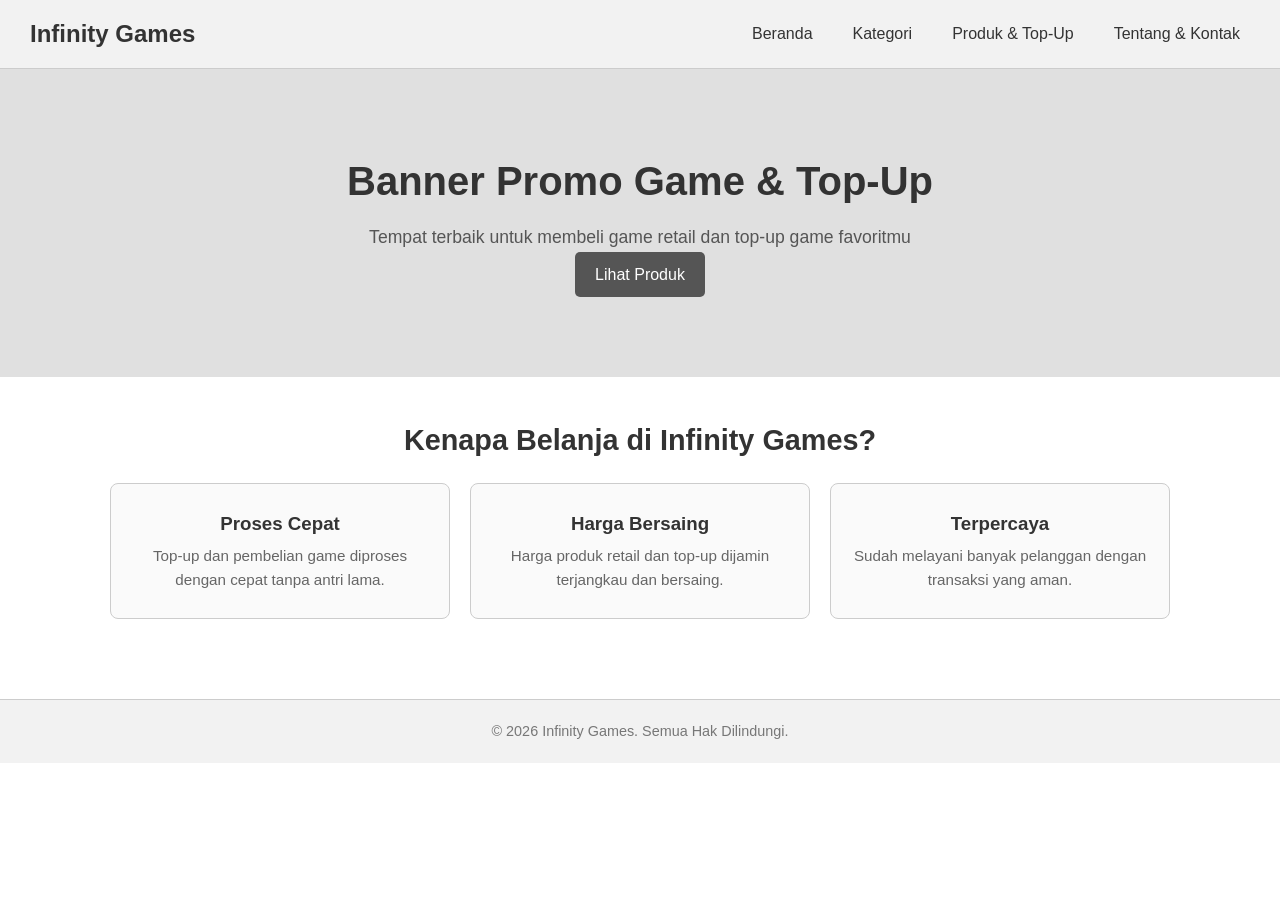
==== index.html @ 9eaf87ca "Add files via upload" ====
<!DOCTYPE html>
<html lang="id">
<head>
  <meta charset="UTF-8">
  <meta name="viewport" content="width=device-width, initial-scale=1.0">
  <title>Infinity Games - Beranda</title>
  <!-- Menghubungkan file CSS eksternal -->
  <link rel="stylesheet" href="style.css">
</head>
<body>

  <!-- ===================================================== -->
  <!-- NAVBAR / MENU NAVIGASI -->
  <!-- Sama untuk semua halaman, hanya class "active" yang berbeda -->
  <!-- ===================================================== -->
  <nav class="navbar">
    <a href="index.html" class="logo">Infinity Games</a>
    <ul class="nav-menu">
      <li><a href="index.html">Beranda</a></li>
      <li><a href="kategori.html">Kategori</a></li>
      <li><a href="produk.html">Produk & Top-Up</a></li>
      <li><a href="about.html">Tentang & Kontak</a></li>
    </ul>
  </nav>

  <!-- ===================================================== -->
  <!-- HERO / BANNER UTAMA -->
  <!-- Edit teks dan tambahkan gambar/background di sini -->
  <!-- ===================================================== -->
  <section class="hero">
    <h1>Banner Promo Game & Top-Up</h1>
    <p>Tempat terbaik untuk membeli game retail dan top-up game favoritmu</p>
    <!-- Contoh tombol CTA (Call to Action), bisa dihapus/diedit -->
    <a href="produk.html" class="btn">Lihat Produk</a>
  </section>

  <!-- ===================================================== -->
  <!-- RINGKASAN SINGKAT / KEUNGGULAN TOKO -->
  <!-- Edit jumlah card dan isi teks sesuai kebutuhan -->
  <!-- ===================================================== -->
  <section class="container">
    <h2 class="section-title">Kenapa Belanja di Infinity Games?</h2>

    <div class="card-grid">

      <!-- Card Keunggulan 1 -->
      <div class="card">
        <h3>Proses Cepat</h3>
        <p>Top-up dan pembelian game diproses dengan cepat tanpa antri lama.</p>
      </div>

      <!-- Card Keunggulan 2 -->
      <div class="card">
        <h3>Harga Bersaing</h3>
        <p>Harga produk retail dan top-up dijamin terjangkau dan bersaing.</p>
      </div>

      <!-- Card Keunggulan 3 -->
      <div class="card">
        <h3>Terpercaya</h3>
        <p>Sudah melayani banyak pelanggan dengan transaksi yang aman.</p>
      </div>

    </div>
  </section>

  <!-- ===================================================== -->
  <!-- FOOTER -->
  <!-- ===================================================== -->
  <footer class="footer">
    <p>&copy; 2026 Infinity Games. Semua Hak Dilindungi.</p>
  </footer>

</body>
</html>
---- style.css ----
/* =====================================================
   STYLE.CSS - INFINITY GAMES
   File CSS dasar (boilerplate) - minimalis abu-abu/putih
   Silakan edit warna, font, dan layout sesuai kreativitasmu!
   ===================================================== */

/* -----------------------------------------------------
   1. RESET & GLOBAL STYLE
   - Mengatur ulang style default browser
   - Mengatur font dan warna dasar untuk seluruh halaman
   ----------------------------------------------------- */
* {
  margin: 0;
  padding: 0;
  box-sizing: border-box; /* agar padding/border tidak menambah ukuran elemen */
}

body {
  font-family: Arial, Helvetica, sans-serif; /* GANTI font di sini jika perlu */
  color: #333333; /* warna teks utama */
  background-color: #ffffff; /* warna latar belakang halaman */
  line-height: 1.6;
}

/* Membuat gambar otomatis menyesuaikan lebar kontainernya */
img {
  max-width: 100%;
  height: auto;
  display: block;
}

/* -----------------------------------------------------
   2. NAVBAR (Menu Navigasi Atas)
   - Berlaku untuk semua halaman (index, kategori, produk, about)
   ----------------------------------------------------- */
.navbar {
  display: flex;
  justify-content: space-between; /* logo di kiri, menu di kanan */
  align-items: center;
  background-color: #f2f2f2; /* warna latar navbar */
  padding: 15px 30px;
  border-bottom: 1px solid #cccccc;
}

/* Logo / Nama Toko di Navbar */
.navbar .logo {
  font-size: 1.5rem;
  font-weight: bold;
  color: #333333;
  text-decoration: none;
}

/* Container untuk daftar menu navigasi */
.navbar .nav-menu {
  display: flex;
  list-style: none; /* menghilangkan bullet point */
  gap: 20px; /* jarak antar menu */
}

/* Link pada menu navigasi */
.navbar .nav-menu a {
  text-decoration: none;
  color: #333333;
  font-weight: 500;
  padding: 5px 10px;
}

/* Efek saat menu di-hover (sentuh kursor) */
.navbar .nav-menu a:hover {
  background-color: #dddddd;
  border-radius: 4px;
}

/* -----------------------------------------------------
   3. HERO / BANNER SECTION (Hanya di Homepage)
   - Bagian besar di atas halaman utama
   ----------------------------------------------------- */
.hero {
  background-color: #e0e0e0; /* warna placeholder banner, ganti dengan gambar/gradient */
  text-align: center;
  padding: 80px 20px; /* atur jarak atas-bawah banner */
}

.hero h1 {
  font-size: 2.5rem;
  margin-bottom: 10px;
}

.hero p {
  font-size: 1.1rem;
  color: #555555;
}

/* -----------------------------------------------------
   4. CONTAINER UMUM
   - Pembungkus konten agar tidak terlalu lebar dan terpusat
   ----------------------------------------------------- */
.container {
  max-width: 1100px;
  margin: 0 auto; /* membuat container terpusat di tengah */
  padding: 40px 20px;
}

/* Judul section (misal: "Kenapa Belanja di Sini?") */
.section-title {
  font-size: 1.8rem;
  margin-bottom: 20px;
  text-align: center;
}

/* -----------------------------------------------------
   5. KARTU / CARD (Digunakan di Kategori & Produk)
   - Struktur kotak untuk menampilkan item
   ----------------------------------------------------- */

/* Grid layout untuk menampung beberapa card sejajar */
.card-grid {
  display: grid;
  grid-template-columns: repeat(auto-fit, minmax(220px, 1fr)); /* responsif otomatis */
  gap: 20px; /* jarak antar card */
  margin-top: 20px;
}

/* Tampilan satu kartu/card */
.card {
  border: 1px solid #cccccc;
  border-radius: 8px;
  padding: 15px;
  text-align: center;
  background-color: #fafafa;
}

.card h3 {
  margin: 10px 0 5px 0;
}

.card p {
  font-size: 0.95rem;
  color: #666666;
  margin-bottom: 10px;
}

/* -----------------------------------------------------
   6. KARTU KATEGORI BESAR (Khusus halaman kategori.html)
   - Dua blok besar: Retail Game & Jasa Top-Up
   ----------------------------------------------------- */
.category-grid {
  display: grid;
  grid-template-columns: repeat(auto-fit, minmax(300px, 1fr));
  gap: 30px;
  margin-top: 30px;
}

.category-card {
  border: 1px solid #cccccc;
  border-radius: 10px;
  padding: 30px;
  text-align: center;
  background-color: #f7f7f7;
}

.category-card h2 {
  margin-bottom: 10px;
}

.category-card p {
  color: #666666;
  margin-bottom: 20px;
}

/* -----------------------------------------------------
   7. TOMBOL (Button) UMUM
   - Digunakan untuk tombol "Lihat Produk", "Kirim", dll
   ----------------------------------------------------- */
.btn {
  display: inline-block;
  background-color: #555555; /* warna dasar tombol, ganti sesuai tema */
  color: #ffffff;
  text-decoration: none;
  padding: 10px 20px;
  border-radius: 5px;
  border: none;
  font-size: 1rem;
  cursor: pointer;
}

.btn:hover {
  background-color: #333333; /* warna tombol saat di-hover */
}

/* -----------------------------------------------------
   8. PRODUK / TOP-UP SECTION (Khusus produk.html)
   ----------------------------------------------------- */

/* Pemisah antar bagian (misal antara "Retail Game" dan "Jasa Top-Up") */
.product-section {
  margin-bottom: 50px;
}

/* Daftar pilihan nominal top-up (misal: 50 Diamond, 100 Diamond, dst) */
.topup-options {
  list-style: none;
  margin-top: 10px;
  text-align: left;
  padding-left: 10px;
}

.topup-options li {
  border-bottom: 1px dashed #dddddd;
  padding: 5px 0;
  font-size: 0.9rem;
}

/* -----------------------------------------------------
   9. ABOUT / TENTANG KAMI SECTION (Khusus about.html)
   ----------------------------------------------------- */
.about-section {
  margin-bottom: 40px;
}

.about-section h2 {
  margin-bottom: 10px;
}

/* -----------------------------------------------------
   10. KONTAK SECTION (Khusus about.html)
   ----------------------------------------------------- */
.contact-info {
  margin-bottom: 30px;
}

.contact-info p {
  margin-bottom: 5px;
}

/* Form Kontak */
.contact-form {
  display: flex;
  flex-direction: column; /* susunan form ke bawah (vertikal) */
  max-width: 500px;
  gap: 15px;
}

.contact-form label {
  font-weight: bold;
  margin-bottom: 5px;
  display: block;
}

.contact-form input,
.contact-form textarea {
  width: 100%;
  padding: 10px;
  border: 1px solid #cccccc;
  border-radius: 5px;
  font-family: inherit;
  font-size: 1rem;
}

.contact-form textarea {
  resize: vertical; /* hanya bisa diperbesar/diperkecil secara vertikal */
  min-height: 100px;
}

/* -----------------------------------------------------
   11. FOOTER
   - Tampil di bagian paling bawah semua halaman
   ----------------------------------------------------- */
.footer {
  background-color: #f2f2f2;
  text-align: center;
  padding: 20px;
  margin-top: 40px;
  border-top: 1px solid #cccccc;
  font-size: 0.9rem;
  color: #777777;
}

/* =====================================================
   CATATAN UNTUK EDIT MANUAL:
   - Ganti warna #f2f2f2, #e0e0e0, #555555, dst sesuai tema dark/gaming-mu
   - Ganti font-family di body untuk mengubah seluruh tampilan teks
   - Atur ulang grid-template-columns jika ingin jumlah kolom berbeda
   - Tambahkan animasi/transition sesuai kreativitasmu
   ===================================================== */
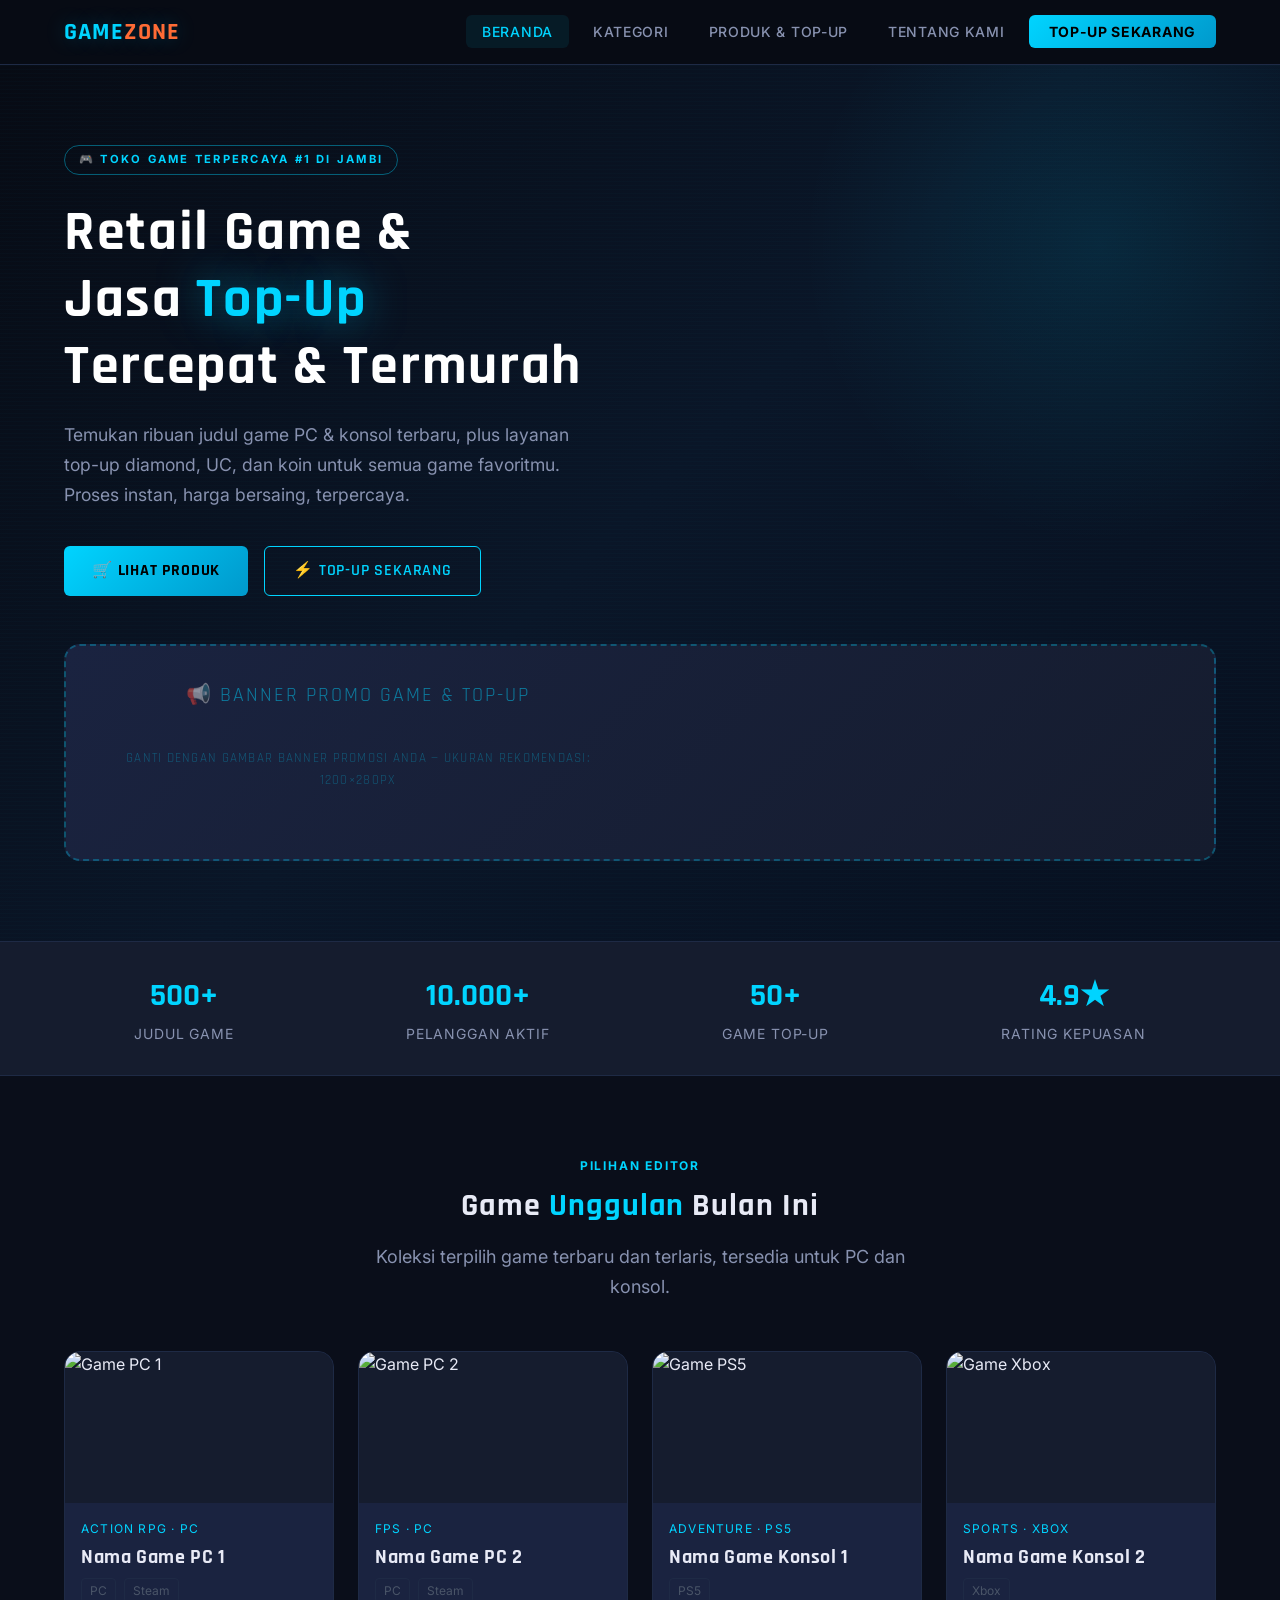
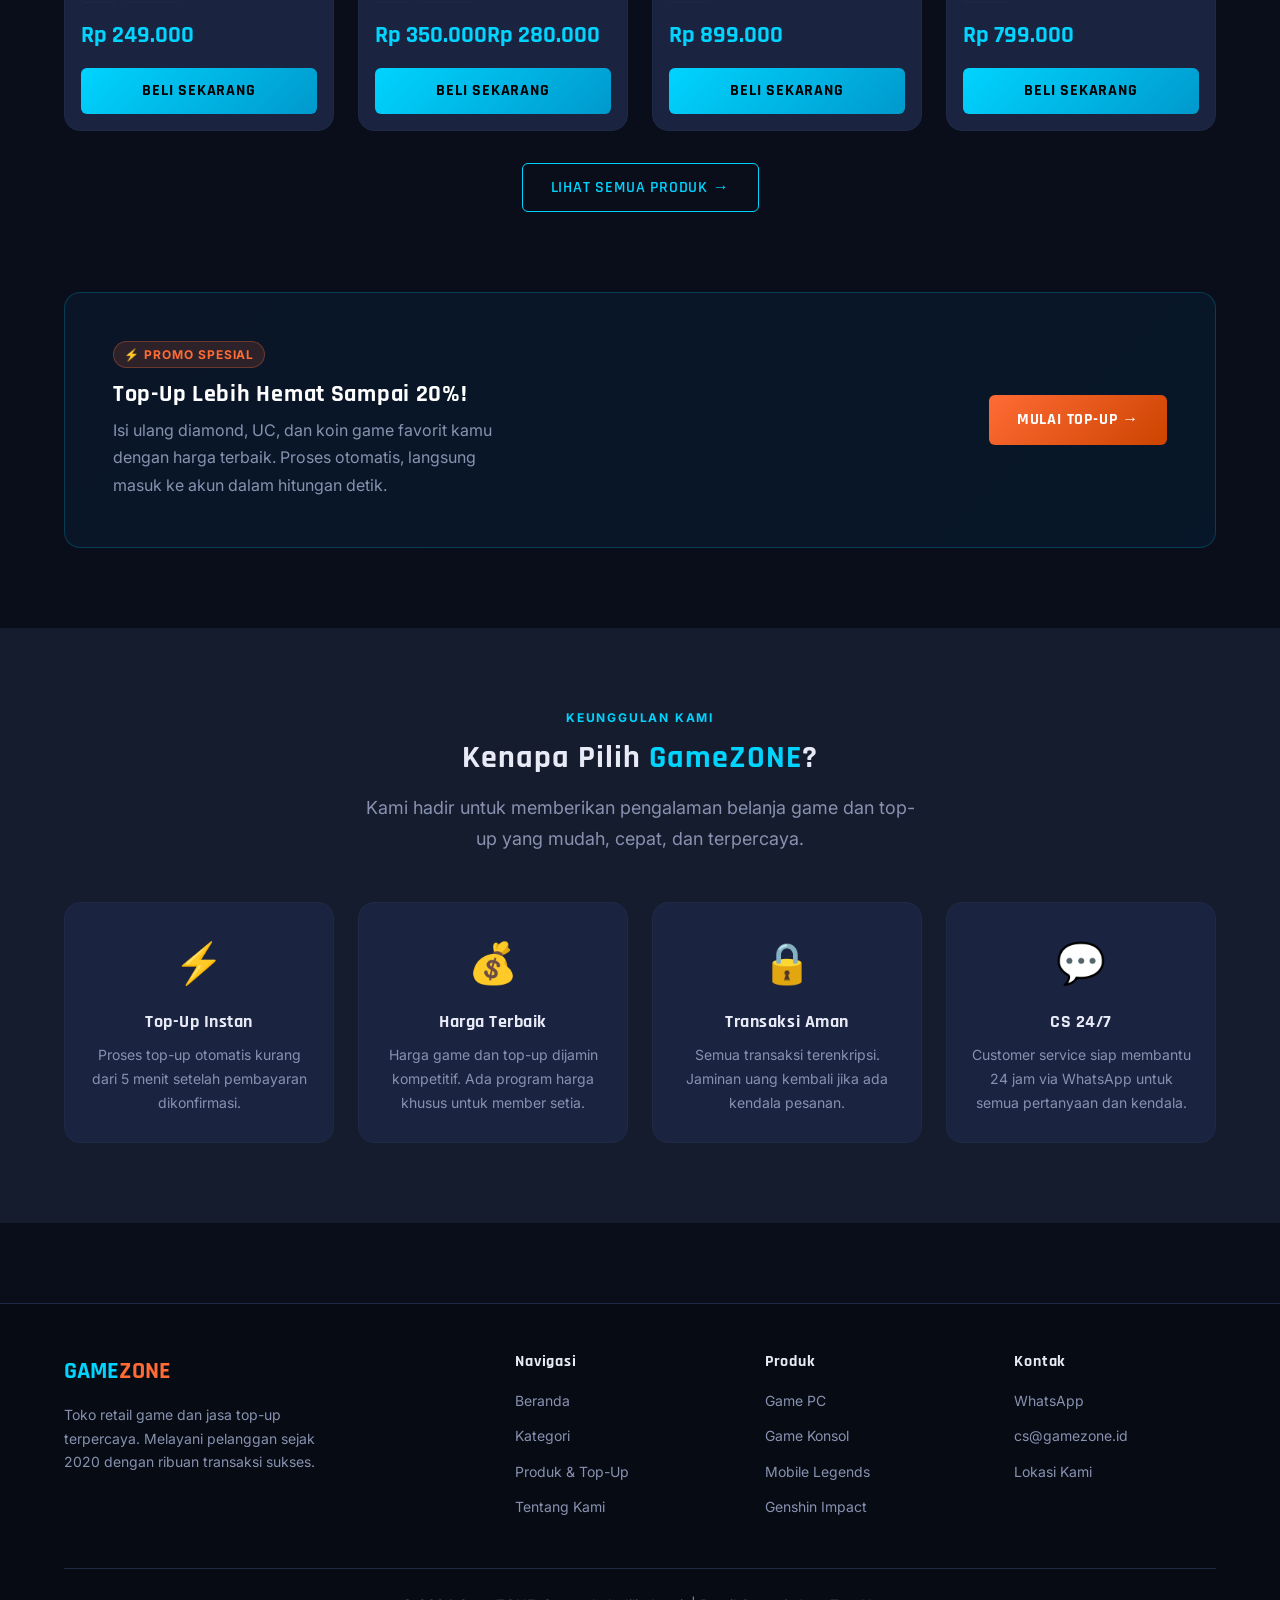
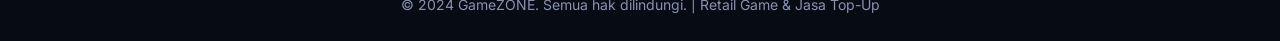
==== commit 34bc5733: "Add files via upload" ====
--- a/index.html
+++ b/index.html
@@ -1,75 +1,641 @@
 <!DOCTYPE html>
 <html lang="id">
 <head>
-  <meta charset="UTF-8">
-  <meta name="viewport" content="width=device-width, initial-scale=1.0">
-  <title>Infinity Games - Beranda</title>
-  <!-- Menghubungkan file CSS eksternal -->
-  <link rel="stylesheet" href="style.css">
+  <!-- ============================================================
+       [HEAD] Meta, Judul Halaman, dan Link ke CSS
+       Ganti isi <title> untuk mengubah nama di tab browser.
+       ============================================================ -->
+  <meta charset="UTF-8" />
+  <meta name="viewport" content="width=device-width, initial-scale=1.0" />
+  <title>GameZONE — Retail Game & Jasa Top-Up</title>
+  <meta name="description" content="Toko game terpercaya: retail game PC, konsol, dan jasa top-up tercepat." />
+  <link rel="stylesheet" href="style.css" />
+
+  <!-- ============================================================
+       [STYLE KHUSUS HALAMAN INI]
+       Style di bawah hanya berlaku untuk index.html.
+       Style global ada di style.css
+       ============================================================ -->
+  <style>
+
+    /* ============================================================
+       [HERO SECTION]
+       Banner utama dengan efek scanline dan gradient overlay.
+       Ubah background-color untuk mengganti warna hero.
+       ============================================================ */
+    .hero {
+      position: relative;
+      min-height: 520px;           /* <-- Ubah tinggi hero */
+      display: flex;
+      align-items: center;
+      background: linear-gradient(135deg, #070b14 0%, #0a1628 50%, #071020 100%);
+      overflow: hidden;
+    }
+
+    /* Efek scanline (garis horizontal tipis di background) */
+    .hero::before {
+      content: '';
+      position: absolute;
+      inset: 0;
+      background-image: repeating-linear-gradient(
+        0deg,
+        transparent,
+        transparent 3px,
+        rgba(0, 212, 255, 0.015) 3px,
+        rgba(0, 212, 255, 0.015) 4px
+      );
+      pointer-events: none;
+    }
+
+    /* Lingkaran cahaya di sudut kanan hero */
+    .hero::after {
+      content: '';
+      position: absolute;
+      right: -120px;
+      top: -120px;
+      width: 600px;
+      height: 600px;
+      background: radial-gradient(circle, rgba(0, 212, 255, 0.1) 0%, transparent 70%);
+      pointer-events: none;
+    }
+
+    .hero .container {
+      position: relative;
+      z-index: 1;
+      padding: 80px 24px;
+    }
+
+    /* Label kecil di atas judul hero */
+    .hero-eyebrow {
+      display: inline-block;
+      font-size: 0.7rem;
+      font-weight: 700;
+      letter-spacing: 0.2em;
+      text-transform: uppercase;
+      color: var(--accent-cyan);
+      border: 1px solid rgba(0, 212, 255, 0.4);
+      padding: 5px 14px;
+      border-radius: 50px;
+      margin-bottom: 24px;
+    }
+
+    /* Judul besar hero */
+    .hero h1 {
+      color: #ffffff;
+      max-width: 680px;
+      margin-bottom: 20px;
+    }
+
+    .hero h1 .highlight {
+      /* Kata yang diberi warna aksen di judul hero */
+      color: var(--accent-cyan);
+      text-shadow: 0 0 40px rgba(0, 212, 255, 0.5);
+    }
+
+    .hero p {
+      max-width: 520px;
+      font-size: 1.1rem;
+      color: var(--text-muted);
+      margin-bottom: 36px;
+    }
+
+    /* Wrapper dua tombol di hero */
+    .hero-cta {
+      display: flex;
+      gap: 16px;
+      flex-wrap: wrap;
+    }
+
+    /* Kotak placeholder "Banner Promo Game & Top-Up" */
+    .banner-placeholder {
+      background: linear-gradient(135deg, var(--bg-card), var(--bg-secondary));
+      border: 2px dashed rgba(0, 212, 255, 0.3);
+      border-radius: var(--radius-lg);
+      padding: 32px;
+      text-align: center;
+      margin: 48px 0 0;
+    }
+
+    .banner-placeholder p {
+      font-family: 'Rajdhani', sans-serif;
+      font-size: var(--fs-xl);
+      color: rgba(0, 212, 255, 0.5);
+      letter-spacing: 0.1em;
+      text-transform: uppercase;
+    }
+
+    /* ============================================================
+       [STATS BAR]
+       Bar angka statistik di bawah hero.
+       ============================================================ */
+    .stats-bar {
+      background-color: var(--bg-secondary);
+      border-top: 1px solid var(--border-color);
+      border-bottom: 1px solid var(--border-color);
+      padding: 28px 0;
+    }
+
+    .stats-bar .container {
+      display: flex;
+      justify-content: space-around;
+      gap: 32px;
+      flex-wrap: wrap;
+    }
+
+    .stat-item {
+      text-align: center;
+    }
+
+    .stat-item .stat-number {
+      font-family: 'Rajdhani', sans-serif;
+      font-size: var(--fs-3xl);
+      font-weight: 700;
+      color: var(--accent-cyan);
+      display: block;
+    }
+
+    .stat-item .stat-label {
+      font-size: var(--fs-sm);
+      color: var(--text-muted);
+      text-transform: uppercase;
+      letter-spacing: 0.06em;
+    }
+
+    /* ============================================================
+       [GAME UNGGULAN / FEATURED GAMES]
+       Kartu game yang ditampilkan di homepage.
+       ============================================================ */
+    .featured-section {
+      background-color: var(--bg-primary);
+    }
+
+    /* Override warna background kartu featured */
+    .featured-card {
+      background-color: var(--bg-card);
+      border: 1px solid var(--border-color);
+      border-radius: var(--radius-lg);
+      overflow: hidden;
+      transition: var(--transition);
+      cursor: pointer;
+    }
+
+    .featured-card:hover {
+      transform: translateY(-6px);
+      border-color: rgba(0, 212, 255, 0.4);
+      box-shadow: 0 12px 40px rgba(0, 212, 255, 0.12);
+    }
+
+    .featured-card img {
+      width: 100%;
+      aspect-ratio: 16/9;
+      object-fit: cover;
+      background: var(--bg-secondary);
+    }
+
+    .featured-card .card-body {
+      padding: 16px;
+    }
+
+    .featured-card .card-genre {
+      /* Label genre game kecil */
+      font-size: var(--fs-xs);
+      text-transform: uppercase;
+      letter-spacing: 0.1em;
+      color: var(--accent-cyan);
+      margin-bottom: 6px;
+    }
+
+    .featured-card .card-title {
+      font-family: 'Rajdhani', sans-serif;
+      font-size: var(--fs-xl);
+      font-weight: 700;
+      color: var(--text-primary);
+      margin-bottom: 8px;
+    }
+
+    .featured-card .card-price {
+      font-family: 'Rajdhani', sans-serif;
+      font-size: var(--fs-2xl);
+      color: var(--accent-cyan);
+      font-weight: 700;
+      margin-bottom: 12px;
+    }
+
+    .featured-card .card-platform {
+      /* Tag platform: PC, PS5, Xbox dll */
+      display: inline-block;
+      font-size: var(--fs-xs);
+      color: var(--text-dark);
+      border: 1px solid var(--border-color);
+      padding: 2px 8px;
+      border-radius: 4px;
+      margin-right: 4px;
+    }
+
+    /* ============================================================
+       [KEUNGGULAN / WHY US SECTION]
+       4 kotak "kenapa belanja di sini".
+       ============================================================ */
+    .why-section {
+      background-color: var(--bg-secondary);
+    }
+
+    .why-grid {
+      display: grid;
+      grid-template-columns: repeat(4, 1fr);  /* <-- Ubah jumlah kolom */
+      gap: 24px;
+    }
+
+    .why-card {
+      background-color: var(--bg-card);
+      border: 1px solid var(--border-color);
+      border-radius: var(--radius-lg);
+      padding: 28px 24px;
+      text-align: center;
+      transition: var(--transition);
+    }
+
+    .why-card:hover {
+      border-color: rgba(0, 212, 255, 0.3);
+      transform: translateY(-4px);
+    }
+
+    .why-card .why-icon {
+      /* Kotak ikon di atas teks keunggulan */
+      font-size: 2.5rem;              /* <-- Ukuran emoji/ikon */
+      margin-bottom: 16px;
+      display: block;
+    }
+
+    .why-card h4 {
+      color: var(--text-primary);
+      margin-bottom: 10px;
+      font-size: var(--fs-lg);
+    }
+
+    .why-card p {
+      font-size: var(--fs-sm);
+    }
+
+    /* ============================================================
+       [TOP-UP PROMO BANNER]
+       Banner promosi top-up dengan background cerah.
+       ============================================================ */
+    .topup-promo {
+      background: linear-gradient(135deg, #0a1628, #071628);
+      border: 1px solid rgba(0, 212, 255, 0.2);
+      border-radius: var(--radius-lg);
+      padding: 48px;
+      display: flex;
+      align-items: center;
+      justify-content: space-between;
+      gap: 32px;
+      flex-wrap: wrap;
+      margin: 0 0 80px;
+    }
+
+    .topup-promo .promo-text h3 {
+      color: #fff;
+      margin-bottom: 8px;
+    }
+
+    .topup-promo .promo-text p {
+      max-width: 400px;
+    }
+
+    @media (max-width: 768px) {
+      .why-grid { grid-template-columns: repeat(2, 1fr); }
+      .topup-promo { padding: 32px 24px; flex-direction: column; }
+    }
+
+    @media (max-width: 480px) {
+      .why-grid { grid-template-columns: 1fr; }
+    }
+  </style>
 </head>
 <body>
 
-  <!-- ===================================================== -->
-  <!-- NAVBAR / MENU NAVIGASI -->
-  <!-- Sama untuk semua halaman, hanya class "active" yang berbeda -->
-  <!-- ===================================================== -->
+  <!-- ============================================================
+       [NAVBAR] Navigasi atas yang tampil di semua halaman.
+       Untuk mengubah menu, edit teks dan href di <a> di bawah.
+       ============================================================ -->
   <nav class="navbar">
-    <a href="index.html" class="logo">Infinity Games</a>
-    <ul class="nav-menu">
-      <li><a href="index.html">Beranda</a></li>
-      <li><a href="kategori.html">Kategori</a></li>
-      <li><a href="produk.html">Produk & Top-Up</a></li>
-      <li><a href="about.html">Tentang & Kontak</a></li>
-    </ul>
+    <div class="container">
+
+      <!-- LOGO: Ubah teks "GAME" dan "ZONE" di sini -->
+      <a href="index.html" class="navbar-logo">GAME<span>ZONE</span></a>
+
+      <!-- MENU NAVIGASI: Tambah/hapus <li> untuk menu baru -->
+      <ul class="navbar-menu">
+        <li><a href="index.html" class="active">Beranda</a></li>
+        <li><a href="kategori.html">Kategori</a></li>
+        <li><a href="produk.html">Produk & Top-Up</a></li>
+        <li><a href="about.html">Tentang Kami</a></li>
+        <!-- Tombol CTA di ujung kanan navbar -->
+        <li><a href="produk.html" class="navbar-cta">Top-Up Sekarang</a></li>
+      </ul>
+
+    </div>
   </nav>
-
-  <!-- ===================================================== -->
-  <!-- HERO / BANNER UTAMA -->
-  <!-- Edit teks dan tambahkan gambar/background di sini -->
-  <!-- ===================================================== -->
+  <!-- [/NAVBAR] -->
+
+
+  <!-- ============================================================
+       [HERO SECTION] Banner utama halaman beranda.
+       Ubah teks judul, paragraf, dan teks tombol di sini.
+       ============================================================ -->
   <section class="hero">
-    <h1>Banner Promo Game & Top-Up</h1>
-    <p>Tempat terbaik untuk membeli game retail dan top-up game favoritmu</p>
-    <!-- Contoh tombol CTA (Call to Action), bisa dihapus/diedit -->
-    <a href="produk.html" class="btn">Lihat Produk</a>
-  </section>
-
-  <!-- ===================================================== -->
-  <!-- RINGKASAN SINGKAT / KEUNGGULAN TOKO -->
-  <!-- Edit jumlah card dan isi teks sesuai kebutuhan -->
-  <!-- ===================================================== -->
-  <section class="container">
-    <h2 class="section-title">Kenapa Belanja di Infinity Games?</h2>
-
-    <div class="card-grid">
-
-      <!-- Card Keunggulan 1 -->
-      <div class="card">
-        <h3>Proses Cepat</h3>
-        <p>Top-up dan pembelian game diproses dengan cepat tanpa antri lama.</p>
-      </div>
-
-      <!-- Card Keunggulan 2 -->
-      <div class="card">
-        <h3>Harga Bersaing</h3>
-        <p>Harga produk retail dan top-up dijamin terjangkau dan bersaing.</p>
-      </div>
-
-      <!-- Card Keunggulan 3 -->
-      <div class="card">
-        <h3>Terpercaya</h3>
-        <p>Sudah melayani banyak pelanggan dengan transaksi yang aman.</p>
-      </div>
+    <div class="container">
+
+      <!-- Label kecil di atas judul -->
+      <span class="hero-eyebrow">🎮 Toko Game Terpercaya #1 di Jambi</span>
+
+      <!-- JUDUL UTAMA HERO: Ubah teks di sini -->
+      <h1>
+        Retail Game &<br>
+        Jasa <span class="highlight">Top-Up</span><br>
+        Tercepat & Termurah
+      </h1>
+
+      <!-- DESKRIPSI HERO: Ubah teks di sini -->
+      <p>
+        Temukan ribuan judul game PC & konsol terbaru, plus layanan
+        top-up diamond, UC, dan koin untuk semua game favoritmu.
+        Proses instan, harga bersaing, terpercaya.
+      </p>
+
+      <!-- TOMBOL CTA: Ubah teks dan href sesuai kebutuhan -->
+      <div class="hero-cta">
+        <a href="produk.html" class="btn-primary">🛒 Lihat Produk</a>
+        <a href="produk.html" class="btn-secondary">⚡ Top-Up Sekarang</a>
+      </div>
+
+      <!-- ============================================================
+           PLACEHOLDER BANNER PROMO
+           Ganti bagian ini dengan gambar banner asli Anda:
+           <img src="img/banner-promo.jpg" alt="Banner Promo" />
+           ============================================================ -->
+      <div class="banner-placeholder">
+        <p>📢 Banner Promo Game & Top-Up</p>
+        <p style="font-size:0.8rem; margin-top:8px; color: rgba(0,212,255,0.3);">
+          Ganti dengan gambar banner promosi Anda — ukuran rekomendasi: 1200×280px
+        </p>
+      </div>
+      <!-- [/PLACEHOLDER BANNER PROMO] -->
 
     </div>
   </section>
-
-  <!-- ===================================================== -->
-  <!-- FOOTER -->
-  <!-- ===================================================== -->
+  <!-- [/HERO SECTION] -->
+
+
+  <!-- ============================================================
+       [STATS BAR] Angka statistik toko (ubah angka di sini).
+       ============================================================ -->
+  <div class="stats-bar">
+    <div class="container">
+
+      <!-- STAT 1: Jumlah produk -->
+      <div class="stat-item">
+        <span class="stat-number">500+</span>
+        <span class="stat-label">Judul Game</span>
+      </div>
+
+      <!-- STAT 2: Jumlah pelanggan -->
+      <div class="stat-item">
+        <span class="stat-number">10.000+</span>
+        <span class="stat-label">Pelanggan Aktif</span>
+      </div>
+
+      <!-- STAT 3: Game top-up didukung -->
+      <div class="stat-item">
+        <span class="stat-number">50+</span>
+        <span class="stat-label">Game Top-Up</span>
+      </div>
+
+      <!-- STAT 4: Rating atau tahun berdiri -->
+      <div class="stat-item">
+        <span class="stat-number">4.9★</span>
+        <span class="stat-label">Rating Kepuasan</span>
+      </div>
+
+    </div>
+  </div>
+  <!-- [/STATS BAR] -->
+
+
+  <!-- ============================================================
+       [FEATURED GAMES] Game unggulan / terbaru di homepage.
+       Tambah/kurangi <div class="featured-card"> sesuai kebutuhan.
+       ============================================================ -->
+  <section class="section-padding featured-section">
+    <div class="container">
+
+      <!-- Judul seksi -->
+      <div class="section-header">
+        <span class="eyebrow">Pilihan Editor</span>
+        <h2>Game <span>Unggulan</span> Bulan Ini</h2>
+        <p>Koleksi terpilih game terbaru dan terlaris, tersedia untuk PC dan konsol.</p>
+      </div>
+
+      <!-- Grid 4 kartu game — ubah konten setiap kartu -->
+      <div class="products-grid">
+
+        <!-- ============================================================
+             KARTU GAME 1
+             Ganti src gambar, nama game, genre, platform, dan harga.
+             ============================================================ -->
+        <div class="featured-card">
+          <!-- Ganti URL gambar placeholder dengan gambar game asli -->
+          <img src="https://placehold.co/400x225/1a2340/00d4ff?text=Game+PC+1" alt="Game PC 1" />
+          <div class="card-body">
+            <p class="card-genre">Action RPG · PC</p>
+            <h3 class="card-title">Nama Game PC 1</h3>
+            <span class="card-platform">PC</span>
+            <span class="card-platform">Steam</span>
+            <p class="card-price" style="margin-top:12px;">Rp 249.000</p>
+            <a href="produk.html" class="btn-primary" style="width:100%; text-align:center; padding:10px;">Beli Sekarang</a>
+          </div>
+        </div>
+
+        <!-- KARTU GAME 2 -->
+        <div class="featured-card">
+          <img src="https://placehold.co/400x225/1a2340/ff6b35?text=Game+PC+2" alt="Game PC 2" />
+          <div class="card-body">
+            <p class="card-genre">FPS · PC</p>
+            <h3 class="card-title">Nama Game PC 2</h3>
+            <span class="card-platform">PC</span>
+            <span class="card-platform">Steam</span>
+            <p class="card-price" style="margin-top:12px;">
+              <span class="original-price">Rp 350.000</span>Rp 280.000
+            </p>
+            <a href="produk.html" class="btn-primary" style="width:100%; text-align:center; padding:10px;">Beli Sekarang</a>
+          </div>
+        </div>
+
+        <!-- KARTU GAME 3 -->
+        <div class="featured-card">
+          <img src="https://placehold.co/400x225/1a2340/00d4ff?text=Game+PS5" alt="Game PS5" />
+          <div class="card-body">
+            <p class="card-genre">Adventure · PS5</p>
+            <h3 class="card-title">Nama Game Konsol 1</h3>
+            <span class="card-platform">PS5</span>
+            <p class="card-price" style="margin-top:12px;">Rp 899.000</p>
+            <a href="produk.html" class="btn-primary" style="width:100%; text-align:center; padding:10px;">Beli Sekarang</a>
+          </div>
+        </div>
+
+        <!-- KARTU GAME 4 -->
+        <div class="featured-card">
+          <img src="https://placehold.co/400x225/1a2340/ff6b35?text=Game+Xbox" alt="Game Xbox" />
+          <div class="card-body">
+            <p class="card-genre">Sports · Xbox</p>
+            <h3 class="card-title">Nama Game Konsol 2</h3>
+            <span class="card-platform">Xbox</span>
+            <p class="card-price" style="margin-top:12px;">Rp 799.000</p>
+            <a href="produk.html" class="btn-primary" style="width:100%; text-align:center; padding:10px;">Beli Sekarang</a>
+          </div>
+        </div>
+
+      </div>
+      <!-- [/GRID GAME] -->
+
+      <!-- Tombol "Lihat Semua" -->
+      <div class="text-center mt-32">
+        <a href="produk.html" class="btn-secondary">Lihat Semua Produk →</a>
+      </div>
+
+    </div>
+  </section>
+  <!-- [/FEATURED GAMES] -->
+
+
+  <!-- ============================================================
+       [TOP-UP PROMO BANNER]
+       Banner promosi untuk jasa top-up.
+       Ubah teks dan href tombol sesuai kebutuhan.
+       ============================================================ -->
+  <div class="container">
+    <div class="topup-promo">
+      <div class="promo-text">
+        <!-- Teks promo banner top-up -->
+        <span class="badge badge-orange" style="margin-bottom:12px;">⚡ PROMO SPESIAL</span>
+        <h3>Top-Up Lebih Hemat Sampai 20%!</h3>
+        <p>Isi ulang diamond, UC, dan koin game favorit kamu dengan harga terbaik.
+           Proses otomatis, langsung masuk ke akun dalam hitungan detik.</p>
+      </div>
+      <a href="produk.html" class="btn-orange">Mulai Top-Up →</a>
+    </div>
+  </div>
+  <!-- [/TOP-UP PROMO BANNER] -->
+
+
+  <!-- ============================================================
+       [WHY US] Keunggulan berbelanja di toko ini.
+       Ubah ikon (emoji), judul, dan deskripsi tiap kartu.
+       ============================================================ -->
+  <section class="section-padding why-section">
+    <div class="container">
+
+      <div class="section-header">
+        <span class="eyebrow">Keunggulan Kami</span>
+        <h2>Kenapa Pilih <span>GameZONE</span>?</h2>
+        <p>Kami hadir untuk memberikan pengalaman belanja game dan top-up yang mudah, cepat, dan terpercaya.</p>
+      </div>
+
+      <div class="why-grid">
+
+        <!-- KARTU KEUNGGULAN 1 — Ubah ikon, judul, dan deskripsi -->
+        <div class="why-card">
+          <span class="why-icon">⚡</span>
+          <h4>Top-Up Instan</h4>
+          <p>Proses top-up otomatis kurang dari 5 menit setelah pembayaran dikonfirmasi.</p>
+        </div>
+
+        <!-- KARTU KEUNGGULAN 2 -->
+        <div class="why-card">
+          <span class="why-icon">💰</span>
+          <h4>Harga Terbaik</h4>
+          <p>Harga game dan top-up dijamin kompetitif. Ada program harga khusus untuk member setia.</p>
+        </div>
+
+        <!-- KARTU KEUNGGULAN 3 -->
+        <div class="why-card">
+          <span class="why-icon">🔒</span>
+          <h4>Transaksi Aman</h4>
+          <p>Semua transaksi terenkripsi. Jaminan uang kembali jika ada kendala pesanan.</p>
+        </div>
+
+        <!-- KARTU KEUNGGULAN 4 -->
+        <div class="why-card">
+          <span class="why-icon">💬</span>
+          <h4>CS 24/7</h4>
+          <p>Customer service siap membantu 24 jam via WhatsApp untuk semua pertanyaan dan kendala.</p>
+        </div>
+
+      </div>
+      <!-- [/WHY GRID] -->
+
+    </div>
+  </section>
+  <!-- [/WHY US] -->
+
+
+  <!-- ============================================================
+       [FOOTER] Bagian bawah halaman. Isi kontak dan link.
+       ============================================================ -->
   <footer class="footer">
-    <p>&copy; 2026 Infinity Games. Semua Hak Dilindungi.</p>
+    <div class="container">
+      <div class="footer-grid">
+
+        <!-- Kolom 1: Brand & Deskripsi -->
+        <div class="footer-brand">
+          <span class="logo">GAME<span>ZONE</span></span>
+          <!-- Deskripsi singkat usaha -->
+          <p>Toko retail game dan jasa top-up terpercaya. Melayani pelanggan sejak 2020 dengan ribuan transaksi sukses.</p>
+        </div>
+
+        <!-- Kolom 2: Navigasi Cepat -->
+        <div class="footer-col">
+          <h4>Navigasi</h4>
+          <ul>
+            <li><a href="index.html">Beranda</a></li>
+            <li><a href="kategori.html">Kategori</a></li>
+            <li><a href="produk.html">Produk & Top-Up</a></li>
+            <li><a href="about.html">Tentang Kami</a></li>
+          </ul>
+        </div>
+
+        <!-- Kolom 3: Kategori Produk -->
+        <div class="footer-col">
+          <h4>Produk</h4>
+          <ul>
+            <li><a href="produk.html">Game PC</a></li>
+            <li><a href="produk.html">Game Konsol</a></li>
+            <li><a href="produk.html">Mobile Legends</a></li>
+            <li><a href="produk.html">Genshin Impact</a></li>
+          </ul>
+        </div>
+
+        <!-- Kolom 4: Kontak -->
+        <div class="footer-col">
+          <h4>Kontak</h4>
+          <ul>
+            <!-- Ubah nomor dan alamat kontak di sini -->
+            <li><a href="https://wa.me/6281234567890">WhatsApp</a></li>
+            <li><a href="mailto:cs@gamezone.id">cs@gamezone.id</a></li>
+            <li><a href="about.html">Lokasi Kami</a></li>
+          </ul>
+        </div>
+
+      </div>
+
+      <!-- Hak cipta di bawah footer -->
+      <div class="footer-bottom">
+        <p>© 2024 GameZONE. Semua hak dilindungi. | Retail Game & Jasa Top-Up</p>
+      </div>
+    </div>
   </footer>
+  <!-- [/FOOTER] -->
 
 </body>
 </html>
--- a/style.css
+++ b/style.css
@@ -1,285 +1,620 @@
-/* =====================================================
-   STYLE.CSS - INFINITY GAMES
-   File CSS dasar (boilerplate) - minimalis abu-abu/putih
-   Silakan edit warna, font, dan layout sesuai kreativitasmu!
-   ===================================================== */
-
-/* -----------------------------------------------------
-   1. RESET & GLOBAL STYLE
-   - Mengatur ulang style default browser
-   - Mengatur font dan warna dasar untuk seluruh halaman
-   ----------------------------------------------------- */
-* {
+/* ============================================================
+   GAMEZONE STORE - style.css
+   File CSS utama yang digunakan oleh semua halaman HTML.
+   Ubah nilai di sini untuk mengganti warna, font, dan layout
+   secara global di seluruh website.
+   ============================================================ */
+
+/* ============================================================
+   [SECTION: GOOGLE FONTS IMPORT]
+   Font Rajdhani untuk judul (gaming feel)
+   Font Inter untuk teks biasa
+   ============================================================ */
+@import url('https://fonts.googleapis.com/css2?family=Rajdhani:wght@400;600;700&family=Inter:wght@300;400;500;600&display=swap');
+
+/* ============================================================
+   [SECTION: CSS VARIABLES / TOKEN WARNA & UKURAN]
+   Ganti nilai di sini untuk mengubah tema warna secara global.
+   ============================================================ */
+:root {
+  /* --- Warna Latar Belakang --- */
+  --bg-primary:    #0a0e1a;   /* Latar utama (sangat gelap) */
+  --bg-secondary:  #151c2e;   /* Latar kartu / section */
+  --bg-card:       #1a2340;   /* Latar kartu produk */
+  --bg-nav:        #070b14;   /* Latar navbar */
+
+  /* --- Warna Aksen --- */
+  --accent-cyan:   #00d4ff;   /* Warna aksen utama (biru-cyan) */
+  --accent-orange: #ff6b35;   /* Warna aksen sekunder (oranye) */
+  --accent-glow:   rgba(0, 212, 255, 0.25); /* Efek glow cyan */
+
+  /* --- Warna Teks --- */
+  --text-primary:  #e8eaf6;   /* Teks utama (putih kebiruan) */
+  --text-muted:    #8892b0;   /* Teks sekunder (abu-abu) */
+  --text-dark:     #4a5568;   /* Teks lebih redup */
+
+  /* --- Border & Divider --- */
+  --border-color:  #1e2a45;   /* Warna garis pembatas */
+  --border-glow:   rgba(0, 212, 255, 0.4); /* Border dengan efek glow */
+
+  /* --- Ukuran Font (Type Scale) --- */
+  --fs-xs:    0.75rem;   /* 12px */
+  --fs-sm:    0.875rem;  /* 14px */
+  --fs-base:  1rem;      /* 16px */
+  --fs-lg:    1.125rem;  /* 18px */
+  --fs-xl:    1.25rem;   /* 20px */
+  --fs-2xl:   1.5rem;    /* 24px */
+  --fs-3xl:   2rem;      /* 32px */
+  --fs-4xl:   2.5rem;    /* 40px */
+  --fs-hero:  3.5rem;    /* 56px - untuk judul hero besar */
+
+  /* --- Border Radius --- */
+  --radius-sm:  6px;
+  --radius-md:  10px;
+  --radius-lg:  16px;
+
+  /* --- Transisi --- */
+  --transition: all 0.25s ease;
+}
+
+/* ============================================================
+   [SECTION: RESET & BASE STYLES]
+   Pengaturan dasar untuk semua elemen HTML.
+   ============================================================ */
+*, *::before, *::after {
+  box-sizing: border-box;
   margin: 0;
   padding: 0;
-  box-sizing: border-box; /* agar padding/border tidak menambah ukuran elemen */
+}
+
+html {
+  scroll-behavior: smooth;
 }
 
 body {
-  font-family: Arial, Helvetica, sans-serif; /* GANTI font di sini jika perlu */
-  color: #333333; /* warna teks utama */
-  background-color: #ffffff; /* warna latar belakang halaman */
+  background-color: var(--bg-primary);
+  color: var(--text-primary);
+  font-family: 'Inter', sans-serif;
+  font-size: var(--fs-base);
   line-height: 1.6;
-}
-
-/* Membuat gambar otomatis menyesuaikan lebar kontainernya */
+  min-height: 100vh;
+}
+
 img {
   max-width: 100%;
   height: auto;
   display: block;
 }
 
-/* -----------------------------------------------------
-   2. NAVBAR (Menu Navigasi Atas)
-   - Berlaku untuk semua halaman (index, kategori, produk, about)
-   ----------------------------------------------------- */
+a {
+  color: var(--accent-cyan);
+  text-decoration: none;
+  transition: var(--transition);
+}
+
+a:hover {
+  color: #ffffff;
+}
+
+ul {
+  list-style: none;
+}
+
+/* ============================================================
+   [SECTION: TYPOGRAPHY - HEADING & TEKS]
+   Gaya untuk judul h1-h4 dan paragraf.
+   ============================================================ */
+h1, h2, h3, h4 {
+  font-family: 'Rajdhani', sans-serif;
+  font-weight: 700;
+  letter-spacing: 0.03em;
+  line-height: 1.2;
+}
+
+h1 { font-size: var(--fs-hero); }
+h2 { font-size: var(--fs-3xl); }
+h3 { font-size: var(--fs-2xl); }
+h4 { font-size: var(--fs-xl); }
+
+p {
+  color: var(--text-muted);
+  line-height: 1.7;
+}
+
+/* ============================================================
+   [SECTION: LAYOUT - CONTAINER & WRAPPER]
+   Kontainer utama yang membatasi lebar konten.
+   Ubah max-width untuk mengatur lebar halaman.
+   ============================================================ */
+.container {
+  width: 100%;
+  max-width: 1200px;  /* <-- UBAH INI untuk lebar maksimum konten */
+  margin: 0 auto;
+  padding: 0 24px;
+}
+
+/* ============================================================
+   [SECTION: NAVBAR / NAVIGASI ATAS]
+   Navbar tetap di atas layar saat scroll.
+   ============================================================ */
 .navbar {
+  background-color: var(--bg-nav);
+  border-bottom: 1px solid var(--border-color);
+  position: sticky;       /* <-- Navbar mengikuti scroll */
+  top: 0;
+  z-index: 1000;
+  padding: 0;
+}
+
+.navbar .container {
   display: flex;
-  justify-content: space-between; /* logo di kiri, menu di kanan */
   align-items: center;
-  background-color: #f2f2f2; /* warna latar navbar */
-  padding: 15px 30px;
-  border-bottom: 1px solid #cccccc;
-}
-
-/* Logo / Nama Toko di Navbar */
-.navbar .logo {
-  font-size: 1.5rem;
-  font-weight: bold;
-  color: #333333;
+  justify-content: space-between;
+  height: 64px;           /* <-- UBAH INI untuk tinggi navbar */
+}
+
+/* --- Logo / Nama Toko di Navbar --- */
+.navbar-logo {
+  font-family: 'Rajdhani', sans-serif;
+  font-size: var(--fs-2xl);
+  font-weight: 700;
+  color: var(--accent-cyan);
+  text-shadow: 0 0 20px var(--accent-glow);
+  letter-spacing: 0.05em;
+}
+
+.navbar-logo span {
+  color: var(--accent-orange);  /* Warna huruf "ZONE" pada logo */
+}
+
+/* --- Menu Navigasi --- */
+.navbar-menu {
+  display: flex;
+  align-items: center;
+  gap: 8px;
+}
+
+.navbar-menu li a {
+  color: var(--text-muted);
+  font-weight: 500;
+  font-size: var(--fs-sm);
+  letter-spacing: 0.05em;
+  text-transform: uppercase;
+  padding: 8px 16px;
+  border-radius: var(--radius-sm);
+  transition: var(--transition);
+}
+
+.navbar-menu li a:hover,
+.navbar-menu li a.active {
+  color: var(--accent-cyan);
+  background-color: rgba(0, 212, 255, 0.08);
+}
+
+/* --- Tombol CTA di Navbar --- */
+.navbar-cta {
+  background: linear-gradient(135deg, var(--accent-cyan), #0099cc);
+  color: #000 !important;         /* Teks hitam agar kontras */
+  font-weight: 700 !important;
+  padding: 8px 20px !important;
+  border-radius: var(--radius-sm) !important;
+}
+
+.navbar-cta:hover {
+  background: linear-gradient(135deg, #33ddff, var(--accent-cyan)) !important;
+  color: #000 !important;
+  transform: translateY(-1px);
+  box-shadow: 0 4px 20px var(--accent-glow);
+}
+
+/* ============================================================
+   [SECTION: TOMBOL / BUTTON]
+   Berbagai varian tombol yang digunakan di seluruh halaman.
+   ============================================================ */
+
+/* Tombol Utama (Cyan) */
+.btn-primary {
+  display: inline-block;
+  background: linear-gradient(135deg, var(--accent-cyan), #0099cc);
+  color: #000;
+  font-family: 'Rajdhani', sans-serif;
+  font-size: var(--fs-base);
+  font-weight: 700;
+  letter-spacing: 0.05em;
+  text-transform: uppercase;
+  padding: 12px 28px;
+  border-radius: var(--radius-sm);
+  border: none;
+  cursor: pointer;
+  transition: var(--transition);
   text-decoration: none;
 }
 
-/* Container untuk daftar menu navigasi */
-.navbar .nav-menu {
+.btn-primary:hover {
+  transform: translateY(-2px);
+  box-shadow: 0 8px 30px var(--accent-glow);
+  color: #000;
+}
+
+/* Tombol Sekunder (Outline Cyan) */
+.btn-secondary {
+  display: inline-block;
+  background: transparent;
+  color: var(--accent-cyan);
+  font-family: 'Rajdhani', sans-serif;
+  font-size: var(--fs-base);
+  font-weight: 600;
+  letter-spacing: 0.05em;
+  text-transform: uppercase;
+  padding: 11px 28px;
+  border-radius: var(--radius-sm);
+  border: 1px solid var(--accent-cyan);
+  cursor: pointer;
+  transition: var(--transition);
+  text-decoration: none;
+}
+
+.btn-secondary:hover {
+  background-color: rgba(0, 212, 255, 0.1);
+  color: var(--accent-cyan);
+  box-shadow: 0 0 20px var(--accent-glow);
+}
+
+/* Tombol Oranye */
+.btn-orange {
+  display: inline-block;
+  background: linear-gradient(135deg, var(--accent-orange), #cc4400);
+  color: #fff;
+  font-family: 'Rajdhani', sans-serif;
+  font-size: var(--fs-base);
+  font-weight: 700;
+  letter-spacing: 0.05em;
+  text-transform: uppercase;
+  padding: 12px 28px;
+  border-radius: var(--radius-sm);
+  border: none;
+  cursor: pointer;
+  transition: var(--transition);
+  text-decoration: none;
+}
+
+.btn-orange:hover {
+  transform: translateY(-2px);
+  box-shadow: 0 8px 30px rgba(255, 107, 53, 0.35);
+  color: #fff;
+}
+
+/* ============================================================
+   [SECTION: BADGE / LABEL KECIL]
+   Label kecil seperti "HOT", "BARU", "DISKON"
+   ============================================================ */
+.badge {
+  display: inline-block;
+  font-size: var(--fs-xs);
+  font-weight: 700;
+  letter-spacing: 0.08em;
+  text-transform: uppercase;
+  padding: 3px 10px;
+  border-radius: 50px;
+}
+
+.badge-cyan {
+  background-color: rgba(0, 212, 255, 0.15);
+  color: var(--accent-cyan);
+  border: 1px solid rgba(0, 212, 255, 0.3);
+}
+
+.badge-orange {
+  background-color: rgba(255, 107, 53, 0.15);
+  color: var(--accent-orange);
+  border: 1px solid rgba(255, 107, 53, 0.3);
+}
+
+/* ============================================================
+   [SECTION: SECTION HEADING - JUDUL PER BAGIAN]
+   Judul dan deskripsi untuk setiap seksi konten.
+   ============================================================ */
+.section-header {
+  text-align: center;
+  margin-bottom: 48px;
+}
+
+.section-header .eyebrow {
+  /* "eyebrow" = teks kecil di atas judul utama */
+  font-size: var(--fs-xs);
+  font-weight: 700;
+  letter-spacing: 0.15em;
+  text-transform: uppercase;
+  color: var(--accent-cyan);
+  margin-bottom: 12px;
+  display: block;
+}
+
+.section-header h2 {
+  color: var(--text-primary);
+  margin-bottom: 16px;
+}
+
+.section-header h2 span {
+  color: var(--accent-cyan);
+}
+
+.section-header p {
+  max-width: 560px;
+  margin: 0 auto;
+  font-size: var(--fs-lg);
+}
+
+/* ============================================================
+   [SECTION: KARTU PRODUK / PRODUCT CARD]
+   Kartu yang digunakan untuk menampilkan game dan top-up.
+   ============================================================ */
+.product-card {
+  background-color: var(--bg-card);
+  border: 1px solid var(--border-color);
+  border-radius: var(--radius-lg);
+  overflow: hidden;
+  transition: var(--transition);
+  position: relative;
+}
+
+.product-card:hover {
+  transform: translateY(-6px);
+  border-color: var(--border-glow);
+  box-shadow: 0 12px 40px rgba(0, 212, 255, 0.15);
+}
+
+.product-card .card-image {
+  width: 100%;
+  aspect-ratio: 16/9;    /* <-- UBAH RASIO GAMBAR DI SINI */
+  object-fit: cover;
+  background-color: var(--bg-secondary);
+}
+
+.product-card .card-body {
+  padding: 16px;         /* <-- UBAH PADDING KONTEN KARTU */
+}
+
+.product-card .card-title {
+  font-family: 'Rajdhani', sans-serif;
+  font-size: var(--fs-lg);
+  font-weight: 700;
+  color: var(--text-primary);
+  margin-bottom: 6px;
+}
+
+.product-card .card-subtitle {
+  font-size: var(--fs-sm);
+  color: var(--text-muted);
+  margin-bottom: 12px;
+}
+
+.product-card .card-price {
+  font-family: 'Rajdhani', sans-serif;
+  font-size: var(--fs-xl);
+  font-weight: 700;
+  color: var(--accent-cyan);
+  margin-bottom: 14px;
+}
+
+.product-card .card-price .original-price {
+  /* Harga coret / harga asli sebelum diskon */
+  font-size: var(--fs-sm);
+  color: var(--text-dark);
+  text-decoration: line-through;
+  margin-right: 8px;
+}
+
+/* ============================================================
+   [SECTION: GRID LAYOUT - KARTU PRODUK]
+   Grid yang menampilkan banyak kartu secara berdampingan.
+   Ubah "repeat(X, 1fr)" untuk mengatur jumlah kolom.
+   ============================================================ */
+.products-grid {
+  display: grid;
+  grid-template-columns: repeat(4, 1fr);  /* 4 kolom di desktop */
+  gap: 24px;
+}
+
+.categories-grid {
+  display: grid;
+  grid-template-columns: repeat(2, 1fr);  /* 2 kolom untuk kategori */
+  gap: 32px;
+}
+
+.topup-grid {
+  display: grid;
+  grid-template-columns: repeat(3, 1fr);  /* 3 kolom untuk top-up */
+  gap: 24px;
+}
+
+/* ============================================================
+   [SECTION: DIVIDER / GARIS PEMISAH SEKSI]
+   ============================================================ */
+.section-divider {
+  height: 1px;
+  background: linear-gradient(90deg, transparent, var(--border-color), transparent);
+  margin: 80px 0;
+}
+
+/* ============================================================
+   [SECTION: PADDING SEKSI]
+   Ubah nilai padding di sini untuk mengatur jarak antar seksi.
+   ============================================================ */
+.section-padding {
+  padding: 80px 0;       /* <-- Jarak atas-bawah tiap seksi */
+}
+
+.section-padding-sm {
+  padding: 48px 0;
+}
+
+/* ============================================================
+   [SECTION: FOOTER]
+   Bagian paling bawah halaman.
+   ============================================================ */
+.footer {
+  background-color: var(--bg-nav);
+  border-top: 1px solid var(--border-color);
+  padding: 48px 0 24px;
+  margin-top: 80px;
+}
+
+.footer-grid {
+  display: grid;
+  grid-template-columns: 2fr 1fr 1fr 1fr;  /* Layout 4 kolom footer */
+  gap: 48px;
+  margin-bottom: 48px;
+}
+
+.footer-brand .logo {
+  font-family: 'Rajdhani', sans-serif;
+  font-size: var(--fs-2xl);
+  font-weight: 700;
+  color: var(--accent-cyan);
+  margin-bottom: 12px;
+  display: block;
+}
+
+.footer-brand .logo span {
+  color: var(--accent-orange);
+}
+
+.footer-brand p {
+  font-size: var(--fs-sm);
+  max-width: 280px;
+}
+
+.footer-col h4 {
+  font-size: var(--fs-base);
+  color: var(--text-primary);
+  margin-bottom: 16px;
+  letter-spacing: 0.05em;
+}
+
+.footer-col ul {
   display: flex;
-  list-style: none; /* menghilangkan bullet point */
-  gap: 20px; /* jarak antar menu */
-}
-
-/* Link pada menu navigasi */
-.navbar .nav-menu a {
-  text-decoration: none;
-  color: #333333;
-  font-weight: 500;
-  padding: 5px 10px;
-}
-
-/* Efek saat menu di-hover (sentuh kursor) */
-.navbar .nav-menu a:hover {
-  background-color: #dddddd;
-  border-radius: 4px;
-}
-
-/* -----------------------------------------------------
-   3. HERO / BANNER SECTION (Hanya di Homepage)
-   - Bagian besar di atas halaman utama
-   ----------------------------------------------------- */
-.hero {
-  background-color: #e0e0e0; /* warna placeholder banner, ganti dengan gambar/gradient */
+  flex-direction: column;
+  gap: 10px;
+}
+
+.footer-col ul li a {
+  color: var(--text-muted);
+  font-size: var(--fs-sm);
+}
+
+.footer-col ul li a:hover {
+  color: var(--accent-cyan);
+}
+
+.footer-bottom {
+  border-top: 1px solid var(--border-color);
+  padding-top: 24px;
   text-align: center;
-  padding: 80px 20px; /* atur jarak atas-bawah banner */
-}
-
-.hero h1 {
-  font-size: 2.5rem;
-  margin-bottom: 10px;
-}
-
-.hero p {
-  font-size: 1.1rem;
-  color: #555555;
-}
-
-/* -----------------------------------------------------
-   4. CONTAINER UMUM
-   - Pembungkus konten agar tidak terlalu lebar dan terpusat
-   ----------------------------------------------------- */
-.container {
-  max-width: 1100px;
-  margin: 0 auto; /* membuat container terpusat di tengah */
-  padding: 40px 20px;
-}
-
-/* Judul section (misal: "Kenapa Belanja di Sini?") */
-.section-title {
-  font-size: 1.8rem;
-  margin-bottom: 20px;
-  text-align: center;
-}
-
-/* -----------------------------------------------------
-   5. KARTU / CARD (Digunakan di Kategori & Produk)
-   - Struktur kotak untuk menampilkan item
-   ----------------------------------------------------- */
-
-/* Grid layout untuk menampung beberapa card sejajar */
-.card-grid {
-  display: grid;
-  grid-template-columns: repeat(auto-fit, minmax(220px, 1fr)); /* responsif otomatis */
-  gap: 20px; /* jarak antar card */
-  margin-top: 20px;
-}
-
-/* Tampilan satu kartu/card */
-.card {
-  border: 1px solid #cccccc;
-  border-radius: 8px;
-  padding: 15px;
-  text-align: center;
-  background-color: #fafafa;
-}
-
-.card h3 {
-  margin: 10px 0 5px 0;
-}
-
-.card p {
-  font-size: 0.95rem;
-  color: #666666;
-  margin-bottom: 10px;
-}
-
-/* -----------------------------------------------------
-   6. KARTU KATEGORI BESAR (Khusus halaman kategori.html)
-   - Dua blok besar: Retail Game & Jasa Top-Up
-   ----------------------------------------------------- */
-.category-grid {
-  display: grid;
-  grid-template-columns: repeat(auto-fit, minmax(300px, 1fr));
-  gap: 30px;
-  margin-top: 30px;
-}
-
-.category-card {
-  border: 1px solid #cccccc;
-  border-radius: 10px;
-  padding: 30px;
-  text-align: center;
-  background-color: #f7f7f7;
-}
-
-.category-card h2 {
-  margin-bottom: 10px;
-}
-
-.category-card p {
-  color: #666666;
-  margin-bottom: 20px;
-}
-
-/* -----------------------------------------------------
-   7. TOMBOL (Button) UMUM
-   - Digunakan untuk tombol "Lihat Produk", "Kirim", dll
-   ----------------------------------------------------- */
-.btn {
-  display: inline-block;
-  background-color: #555555; /* warna dasar tombol, ganti sesuai tema */
-  color: #ffffff;
-  text-decoration: none;
-  padding: 10px 20px;
-  border-radius: 5px;
-  border: none;
-  font-size: 1rem;
-  cursor: pointer;
-}
-
-.btn:hover {
-  background-color: #333333; /* warna tombol saat di-hover */
-}
-
-/* -----------------------------------------------------
-   8. PRODUK / TOP-UP SECTION (Khusus produk.html)
-   ----------------------------------------------------- */
-
-/* Pemisah antar bagian (misal antara "Retail Game" dan "Jasa Top-Up") */
-.product-section {
-  margin-bottom: 50px;
-}
-
-/* Daftar pilihan nominal top-up (misal: 50 Diamond, 100 Diamond, dst) */
-.topup-options {
-  list-style: none;
-  margin-top: 10px;
-  text-align: left;
-  padding-left: 10px;
-}
-
-.topup-options li {
-  border-bottom: 1px dashed #dddddd;
-  padding: 5px 0;
-  font-size: 0.9rem;
-}
-
-/* -----------------------------------------------------
-   9. ABOUT / TENTANG KAMI SECTION (Khusus about.html)
-   ----------------------------------------------------- */
-.about-section {
-  margin-bottom: 40px;
-}
-
-.about-section h2 {
-  margin-bottom: 10px;
-}
-
-/* -----------------------------------------------------
-   10. KONTAK SECTION (Khusus about.html)
-   ----------------------------------------------------- */
-.contact-info {
-  margin-bottom: 30px;
-}
-
-.contact-info p {
-  margin-bottom: 5px;
-}
-
-/* Form Kontak */
+  color: var(--text-dark);
+  font-size: var(--fs-sm);
+}
+
+/* ============================================================
+   [SECTION: FORM KONTAK]
+   Gaya input, textarea, dan tombol pada halaman about.html
+   ============================================================ */
 .contact-form {
   display: flex;
-  flex-direction: column; /* susunan form ke bawah (vertikal) */
-  max-width: 500px;
-  gap: 15px;
-}
-
-.contact-form label {
-  font-weight: bold;
-  margin-bottom: 5px;
-  display: block;
-}
-
-.contact-form input,
-.contact-form textarea {
+  flex-direction: column;
+  gap: 16px;
+}
+
+.form-group {
+  display: flex;
+  flex-direction: column;
+  gap: 6px;
+}
+
+.form-group label {
+  font-size: var(--fs-sm);
+  font-weight: 600;
+  color: var(--text-primary);
+  letter-spacing: 0.04em;
+}
+
+.form-group input,
+.form-group textarea,
+.form-group select {
+  background-color: var(--bg-card);
+  border: 1px solid var(--border-color);
+  border-radius: var(--radius-sm);
+  color: var(--text-primary);
+  font-family: 'Inter', sans-serif;
+  font-size: var(--fs-base);
+  padding: 12px 16px;
+  transition: var(--transition);
+  outline: none;
   width: 100%;
-  padding: 10px;
-  border: 1px solid #cccccc;
-  border-radius: 5px;
-  font-family: inherit;
-  font-size: 1rem;
-}
-
-.contact-form textarea {
-  resize: vertical; /* hanya bisa diperbesar/diperkecil secara vertikal */
-  min-height: 100px;
-}
-
-/* -----------------------------------------------------
-   11. FOOTER
-   - Tampil di bagian paling bawah semua halaman
-   ----------------------------------------------------- */
-.footer {
-  background-color: #f2f2f2;
-  text-align: center;
-  padding: 20px;
-  margin-top: 40px;
-  border-top: 1px solid #cccccc;
-  font-size: 0.9rem;
-  color: #777777;
-}
-
-/* =====================================================
-   CATATAN UNTUK EDIT MANUAL:
-   - Ganti warna #f2f2f2, #e0e0e0, #555555, dst sesuai tema dark/gaming-mu
-   - Ganti font-family di body untuk mengubah seluruh tampilan teks
-   - Atur ulang grid-template-columns jika ingin jumlah kolom berbeda
-   - Tambahkan animasi/transition sesuai kreativitasmu
-   ===================================================== */
+}
+
+.form-group input:focus,
+.form-group textarea:focus,
+.form-group select:focus {
+  border-color: var(--accent-cyan);
+  box-shadow: 0 0 0 3px rgba(0, 212, 255, 0.1);
+}
+
+.form-group textarea {
+  resize: vertical;
+  min-height: 140px;   /* <-- Ubah tinggi minimum textarea */
+}
+
+/* ============================================================
+   [SECTION: UTIL - KELAS PEMBANTU]
+   Kelas-kelas kecil yang bisa ditambahkan ke elemen mana saja.
+   ============================================================ */
+.text-center   { text-align: center; }
+.text-cyan     { color: var(--accent-cyan); }
+.text-orange   { color: var(--accent-orange); }
+.text-muted    { color: var(--text-muted); }
+.mt-8          { margin-top: 8px; }
+.mt-16         { margin-top: 16px; }
+.mt-24         { margin-top: 24px; }
+.mt-32         { margin-top: 32px; }
+.mb-8          { margin-bottom: 8px; }
+.mb-16         { margin-bottom: 16px; }
+.mb-24         { margin-bottom: 24px; }
+.mb-32         { margin-bottom: 32px; }
+.flex          { display: flex; }
+.flex-center   { display: flex; align-items: center; justify-content: center; }
+.gap-16        { gap: 16px; }
+
+/* ============================================================
+   [SECTION: RESPONSIVE / MOBILE]
+   Pengaturan tampilan di layar kecil (tablet dan HP).
+   Breakpoint: 768px ke bawah = mobile.
+   ============================================================ */
+@media (max-width: 1024px) {
+  .products-grid  { grid-template-columns: repeat(3, 1fr); }
+  .footer-grid    { grid-template-columns: 1fr 1fr; gap: 32px; }
+  h1              { font-size: 2.8rem; }
+}
+
+@media (max-width: 768px) {
+  /* --- Navbar Mobile --- */
+  .navbar-menu    { display: none; }       /* Sembunyikan menu di HP */
+  .navbar-cta     { display: none; }
+
+  /* --- Grid ke 1 kolom di Mobile --- */
+  .products-grid  { grid-template-columns: repeat(2, 1fr); }
+  .categories-grid { grid-template-columns: 1fr; }
+  .topup-grid     { grid-template-columns: repeat(2, 1fr); }
+  .footer-grid    { grid-template-columns: 1fr; gap: 24px; }
+
+  /* --- Font lebih kecil di Mobile --- */
+  h1 { font-size: 2.2rem; }
+  h2 { font-size: 1.75rem; }
+  .section-padding { padding: 48px 0; }
+}
+
+@media (max-width: 480px) {
+  .products-grid  { grid-template-columns: 1fr; }
+  .topup-grid     { grid-template-columns: 1fr; }
+  h1 { font-size: 1.9rem; }
+}
